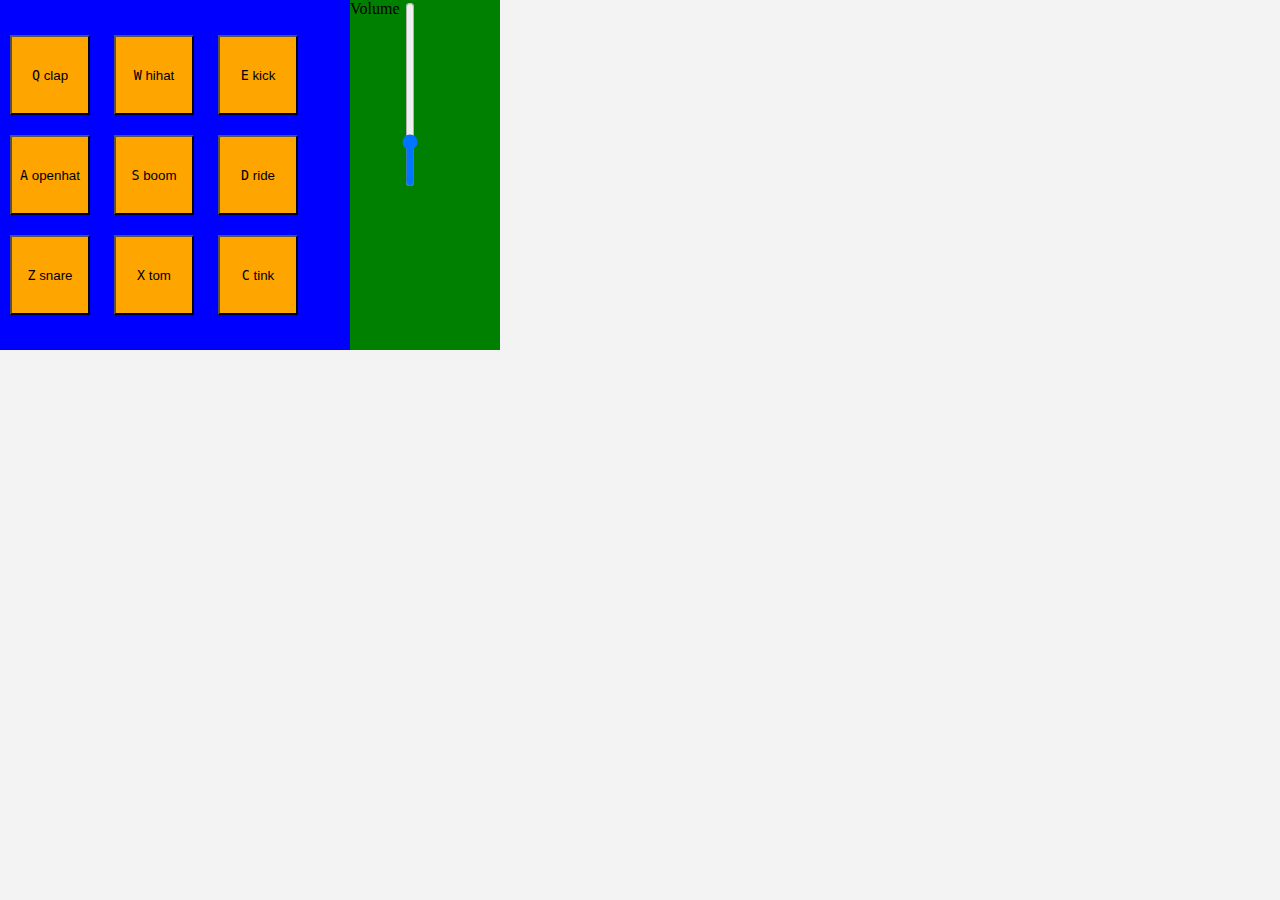
==== index2.html @ 6fb83ebc "add basic styling" ====
<!DOCTYPE html>
<html lang="en">
<head>
	<meta charset="UTF-8">
	<title>JS powered synth pad</title>
	<!-- core CSS file -->
	<link rel="stylesheet" href="assets/css/style.css">
</head>
<body>

	<div id="wrapper">

		<section id="pads">

			<div class="row"> <!-- first row -->

				<button id="pad1" data-sound="assets/sounds/clap.wav" data-key="113">
					<kbd>Q</kbd>
					<span class="sound">clap</span>
				</button>

				<button id="pad2" data-sound="assets/sounds/hihat.wav" data-key="119">
					<kbd>W</kbd>
					<span class="sound">hihat</span>
				</button>

				<button id="pad3" data-sound="assets/sounds/kick.wav" data-key="101">
					<kbd>E</kbd>
					<span class="sound">kick</span>
				</button>

			</div> <!-- end first row -->

			<div class="row"> <!-- second row -->

				<button id="pad4" data-sound="assets/sounds/openhat.wav" data-key="97">
					<kbd>A</kbd>
					<span class="sound">openhat</span>
				</button>

				<button id="pad5" data-sound="assets/sounds/boom.wav" data-key="115">
					<kbd>S</kbd>
					<span class="sound">boom</span>
				</button>

				<button id="pad6" data-sound="assets/sounds/ride.wav" data-key="100">
					<kbd>D</kbd>
					<span class="sound">ride</span>
				</button>

			</div> <!-- end second row -->

			<div class="row"> <!-- third row -->

				<button id="pad7" data-sound="assets/sounds/snare.wav" data-key="122">
					<kbd>Z</kbd>
					<span class="sound">snare</span>
				</button>

				<button id="pad8" data-sound="assets/sounds/tom.wav" data-key="120">
					<kbd>X</kbd>
					<span class="sound">tom</span>
				</button>

				<button id="pad9" data-sound="assets/sounds/tink.wav" data-key="99">
					<kbd>C</kbd>
					<span class="sound">tink</span>
				</button>

			</div>	<!-- end third row -->

		</section>	<!-- end #pads -->



		<section id="volume-control">
			<label for="volume">Volume</label>
			<input type="range" min="0" max="5" step="0.1" value="1" data-control="gain" name="volume">
		</section> <!-- end #volume-control -->

		</div> <!-- end #wrapper -->





	<!-- core JS file -->
	<script src="assets/js/app.js"></script>
	<!-- jQuery snippet via Google Developers -->
	<script src="https://ajax.googleapis.com/ajax/libs/jquery/3.2.1/jquery.min.js"></script>
</body>
</html>
---- assets/css/style.css ----
html, body {
    margin: 0;
    background: #f3f3f3;

}

#wrapper {
    overflow: hidden;
    margin: 0 auto;

}

section {
    height: 350px;
}

#pads {
    background: blue; 

    width: 350px;

    float: left;

    display: inline-flex;
/*    display: -webkit-box;
    display: -moz-box;
    display: -ms-flexbox;
    display: -o-flexbox;
    display: -webkit-flex;*/

    align-items: center;
    justify-content: center;
    flex-flow: column wrap;
    align-content: flex-start;
}

button {
    background: orange;
    margin: 10px;
    width: 80px;
    height: 80px;
}

#volume-control {
    background: green;
    margin: 0 auto;
    display: inline-flex;

    width: 150px;
    float: left;
}

#volume-control input {
    writing-mode: bt-lr; /* IE */
    -webkit-appearance: slider-vertical; /* WebKit */
    width: 8px;
    height: 175px;
    padding: 5px;
    justify-content: flex-end;
}
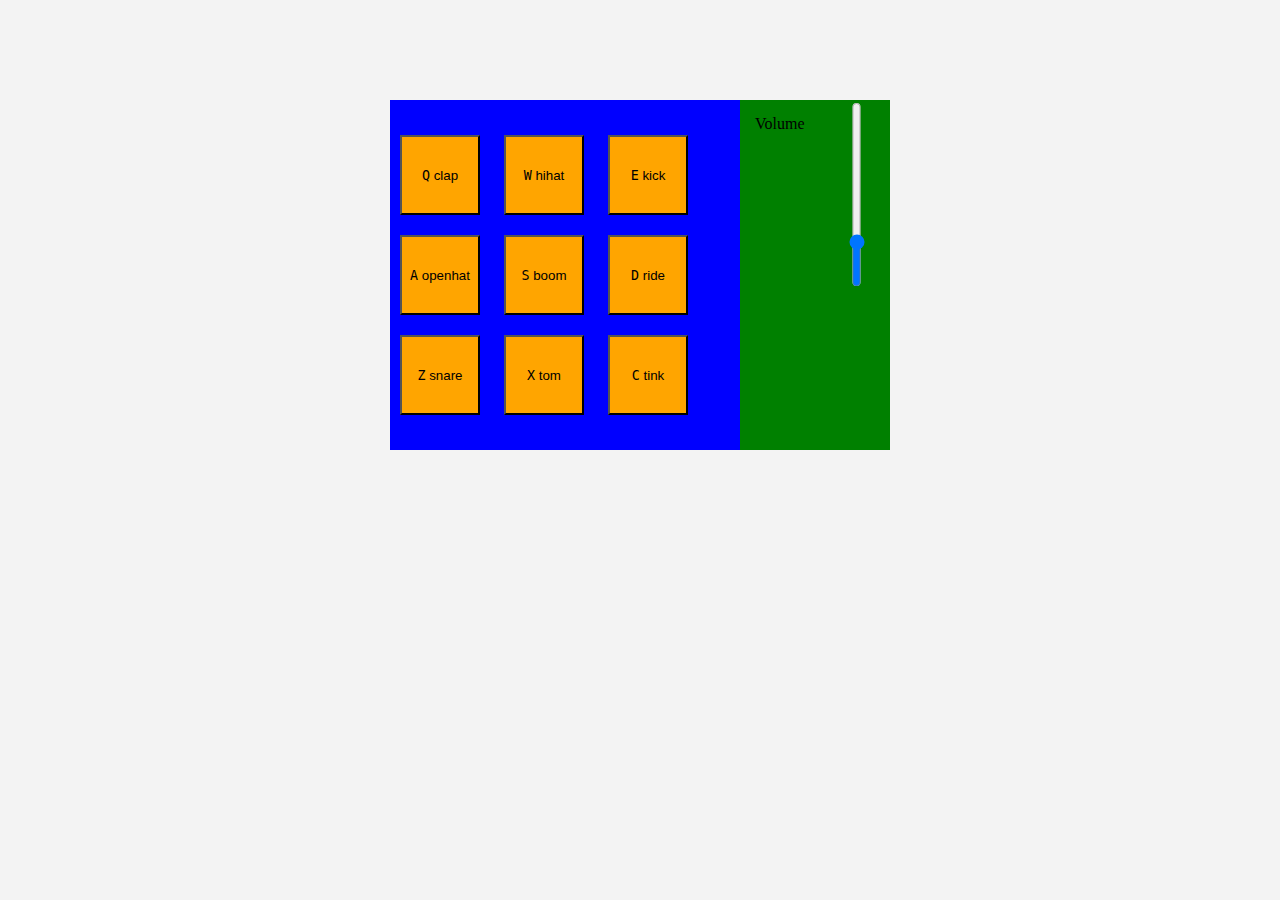
==== commit e21eca1d: "add html5 audio elements and playSound function WIP" ====
--- a/index2.html
+++ b/index2.html
@@ -7,6 +7,7 @@
 	<link rel="stylesheet" href="assets/css/style.css">
 </head>
 <body>
+
 
 	<div id="wrapper">
 
@@ -80,6 +81,15 @@
 
 		</div> <!-- end #wrapper -->
 
+  <audio data-key="113" src="sounds/clap.wav"></audio>
+  <audio data-key="119" src="sounds/hihat.wav"></audio>
+  <audio data-key="101" src="sounds/kick.wav"></audio>
+  <audio data-key="97" src="sounds/openhat.wav"></audio>
+  <audio data-key="115" src="sounds/boom.wav"></audio>
+  <audio data-key="100" src="sounds/ride.wav"></audio>
+  <audio data-key="122" src="sounds/snare.wav"></audio>
+  <audio data-key="120" src="sounds/tom.wav"></audio>
+  <audio data-key="99" src="sounds/tink.wav"></audio>
 
 
 
--- a/assets/css/style.css
+++ b/assets/css/style.css
@@ -1,12 +1,14 @@
 html, body {
     margin: 0;
     background: #f3f3f3;
+    box-sizing: border-box;
 
 }
 
 #wrapper {
     overflow: hidden;
-    margin: 0 auto;
+    margin: 100px auto;
+    width: 500px;
 
 }
 
@@ -22,11 +24,6 @@
     float: left;
 
     display: inline-flex;
-/*    display: -webkit-box;
-    display: -moz-box;
-    display: -ms-flexbox;
-    display: -o-flexbox;
-    display: -webkit-flex;*/
 
     align-items: center;
     justify-content: center;
@@ -50,11 +47,22 @@
     float: left;
 }
 
+#volume-control label {
+
+    width: 100%;
+    height: 20px;
+
+    margin: 10px;
+    padding: 5px;
+
+}
+
 #volume-control input {
+
     writing-mode: bt-lr; /* IE */
     -webkit-appearance: slider-vertical; /* WebKit */
-    width: 8px;
+    width: 100%;
     height: 175px;
     padding: 5px;
-    justify-content: flex-end;
+
 }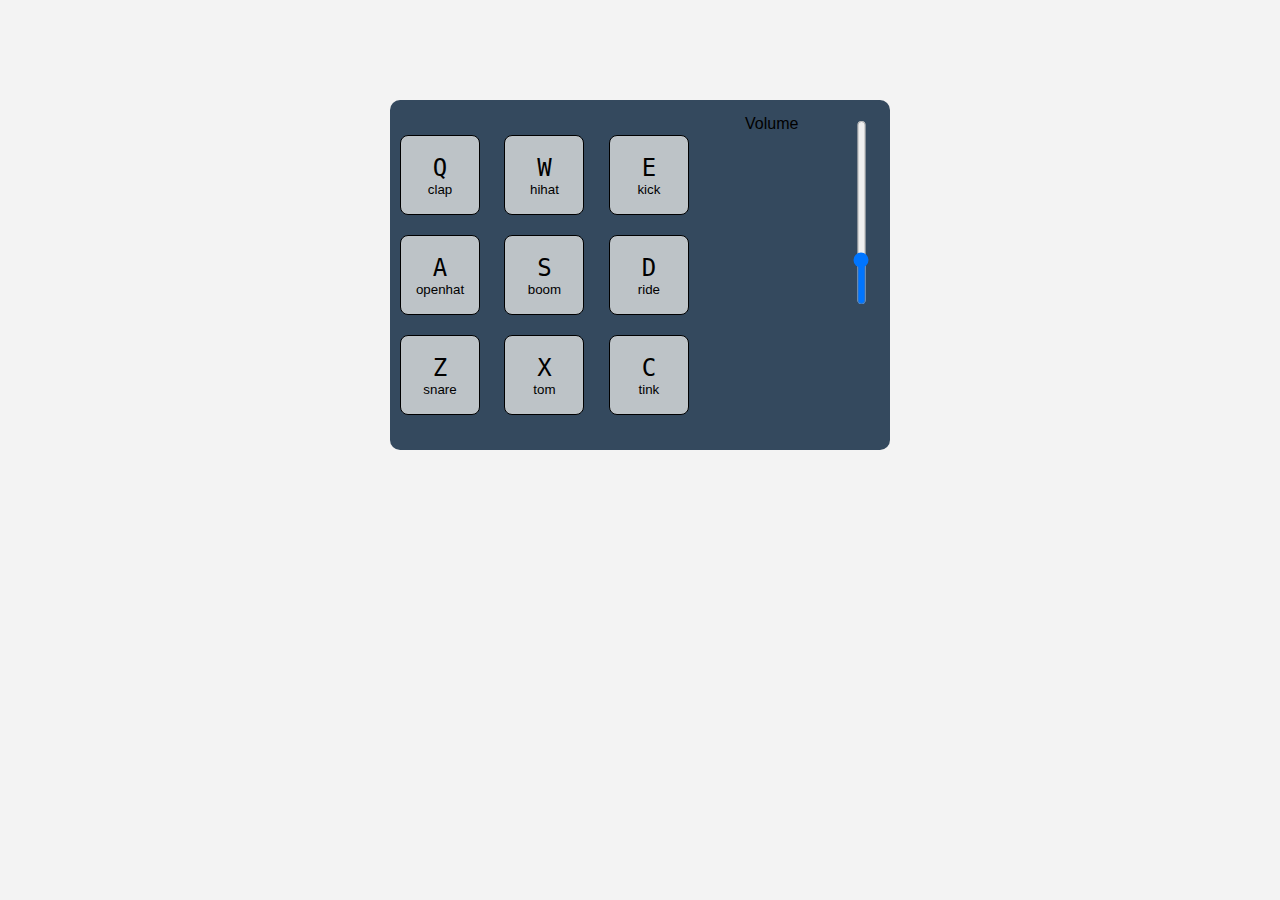
==== commit 3a921533: "add button styling and :active effects" ====
--- a/index2.html
+++ b/index2.html
@@ -76,27 +76,28 @@
 
 		<section id="volume-control">
 			<label for="volume">Volume</label>
-			<input type="range" min="0" max="5" step="0.1" value="1" data-control="gain" name="volume">
-		</section> <!-- end #volume-control -->
+			<div class="volume-control">
+				<input type="range" min="0" max="5" step="0.1" value="1" data-control="gain" name="volume"></div>
+			</section> <!-- end #volume-control -->
 
 		</div> <!-- end #wrapper -->
 
-  <audio data-key="113" src="sounds/clap.wav"></audio>
-  <audio data-key="119" src="sounds/hihat.wav"></audio>
-  <audio data-key="101" src="sounds/kick.wav"></audio>
-  <audio data-key="97" src="sounds/openhat.wav"></audio>
-  <audio data-key="115" src="sounds/boom.wav"></audio>
-  <audio data-key="100" src="sounds/ride.wav"></audio>
-  <audio data-key="122" src="sounds/snare.wav"></audio>
-  <audio data-key="120" src="sounds/tom.wav"></audio>
-  <audio data-key="99" src="sounds/tink.wav"></audio>
+		<audio data-key="113" src="sounds/clap.wav"></audio>
+		<audio data-key="119" src="sounds/hihat.wav"></audio>
+		<audio data-key="101" src="sounds/kick.wav"></audio>
+		<audio data-key="97" src="sounds/openhat.wav"></audio>
+		<audio data-key="115" src="sounds/boom.wav"></audio>
+		<audio data-key="100" src="sounds/ride.wav"></audio>
+		<audio data-key="122" src="sounds/snare.wav"></audio>
+		<audio data-key="120" src="sounds/tom.wav"></audio>
+		<audio data-key="99" src="sounds/tink.wav"></audio>
 
 
 
 
-	<!-- core JS file -->
-	<script src="assets/js/app.js"></script>
-	<!-- jQuery snippet via Google Developers -->
-	<script src="https://ajax.googleapis.com/ajax/libs/jquery/3.2.1/jquery.min.js"></script>
-</body>
-</html>+		<!-- core JS file -->
+		<script src="assets/js/app.js"></script>
+		<!-- jQuery snippet via Google Developers -->
+		<script src="https://ajax.googleapis.com/ajax/libs/jquery/3.2.1/jquery.min.js"></script>
+	</body>
+	</html>--- a/assets/css/style.css
+++ b/assets/css/style.css
@@ -2,6 +2,7 @@
     margin: 0;
     background: #f3f3f3;
     box-sizing: border-box;
+    font-family: sans-serif;
 
 }
 
@@ -14,12 +15,16 @@
 
 section {
     height: 350px;
+    background: #34495e;
 }
 
 #pads {
-    background: blue; 
+    /*background: blue; */
 
     width: 350px;
+
+    border-top-left-radius: 10px;
+    border-bottom-left-radius: 10px;
 
     float: left;
 
@@ -32,14 +37,37 @@
 }
 
 button {
-    background: orange;
+
+    background: #bdc3c7;
+    border: 1px solid black;
+    border-radius: 8px;
+    
     margin: 10px;
+    padding: 5px;
+
     width: 80px;
     height: 80px;
+
+    outline: none;
+    transition: all .07s ease;
+}
+
+button:active {
+    background: #f1c40f;
+}
+
+button kbd {
+    display: block;
+    margin: 0 auto;
+    font-size: 24px;
 }
 
 #volume-control {
-    background: green;
+    /*background: green;*/
+
+    border-top-right-radius: 10px;
+    border-bottom-right-radius: 10px;
+
     margin: 0 auto;
     display: inline-flex;
 
@@ -49,20 +77,21 @@
 
 #volume-control label {
 
+    display: block;
     width: 100%;
     height: 20px;
 
-    margin: 10px;
+    margin: 10px auto;
     padding: 5px;
 
 }
 
 #volume-control input {
-
+    display: block;
     writing-mode: bt-lr; /* IE */
     -webkit-appearance: slider-vertical; /* WebKit */
     width: 100%;
     height: 175px;
+    margin: 20px auto;
     padding: 5px;
-
 }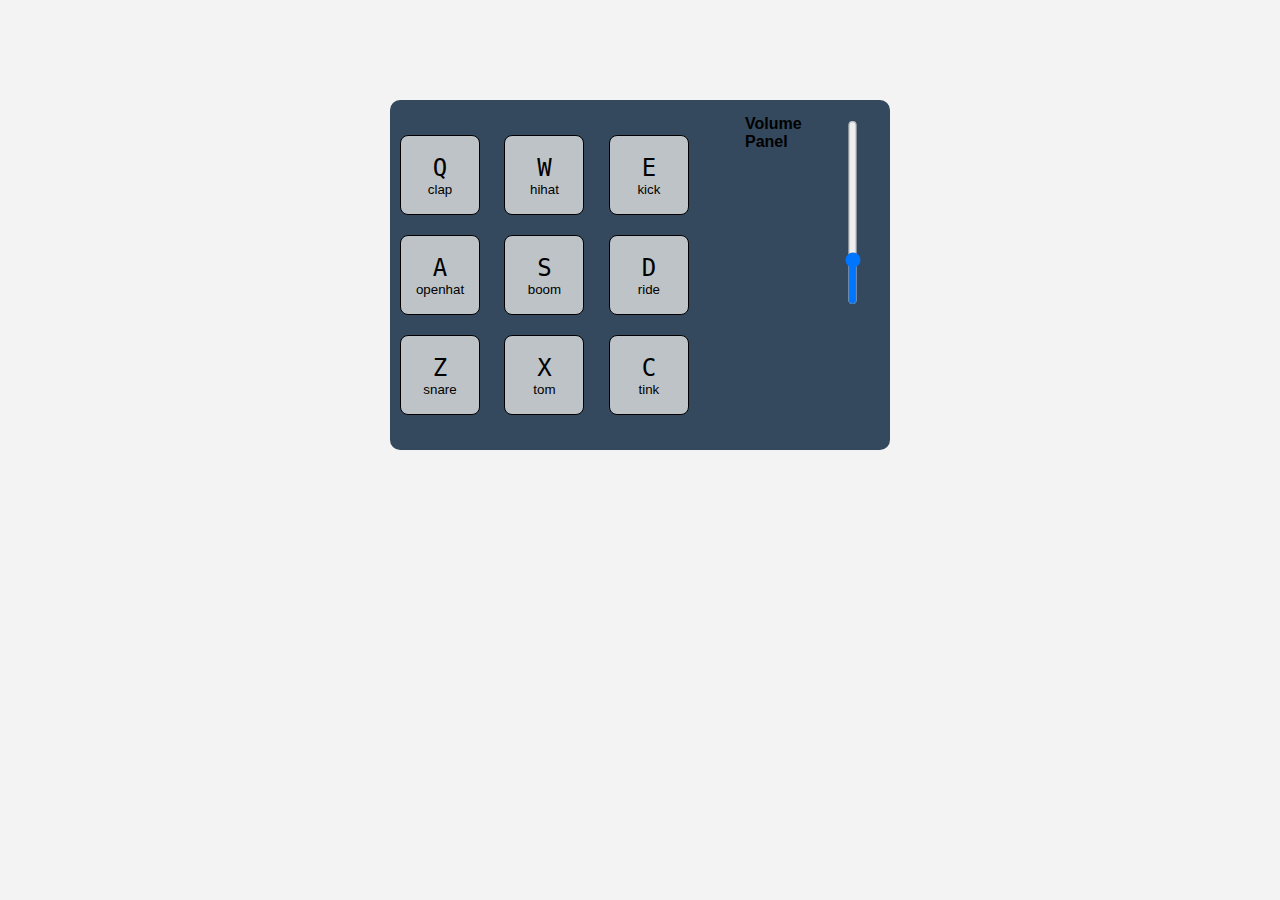
==== commit 0884610b: "label input changes" ====
--- a/index2.html
+++ b/index2.html
@@ -75,12 +75,14 @@
 
 
 		<section id="volume-control">
-			<label for="volume">Volume</label>
-			<div class="volume-control">
-				<input type="range" min="0" max="5" step="0.1" value="1" data-control="gain" name="volume"></div>
-			</section> <!-- end #volume-control -->
+			<h4>Volume Panel</h4>
+			<input type="range" min="0" max="5" step="0.1" value="1" data-control="gain" name="volume" />
+<!-- 			<label for="volume">Volume</label> -->
+<!-- 			<div class="volume-control">
+				<input type="range" min="0" max="5" step="0.1" value="1" data-control="gain" name="volume"></div> -->
+		</section> <!-- end #volume-control -->
 
-		</div> <!-- end #wrapper -->
+	</div> <!-- end #wrapper -->
 
 		<audio data-key="113" src="sounds/clap.wav"></audio>
 		<audio data-key="119" src="sounds/hihat.wav"></audio>
--- a/assets/css/style.css
+++ b/assets/css/style.css
@@ -4,6 +4,10 @@
     box-sizing: border-box;
     font-family: sans-serif;
 
+}
+
+input, label {
+    display: block;
 }
 
 #wrapper {
@@ -75,7 +79,7 @@
     float: left;
 }
 
-#volume-control label {
+#volume-control h4 {
 
     display: block;
     width: 100%;
@@ -94,4 +98,6 @@
     height: 175px;
     margin: 20px auto;
     padding: 5px;
+    float: left;
+    clear: both;
 }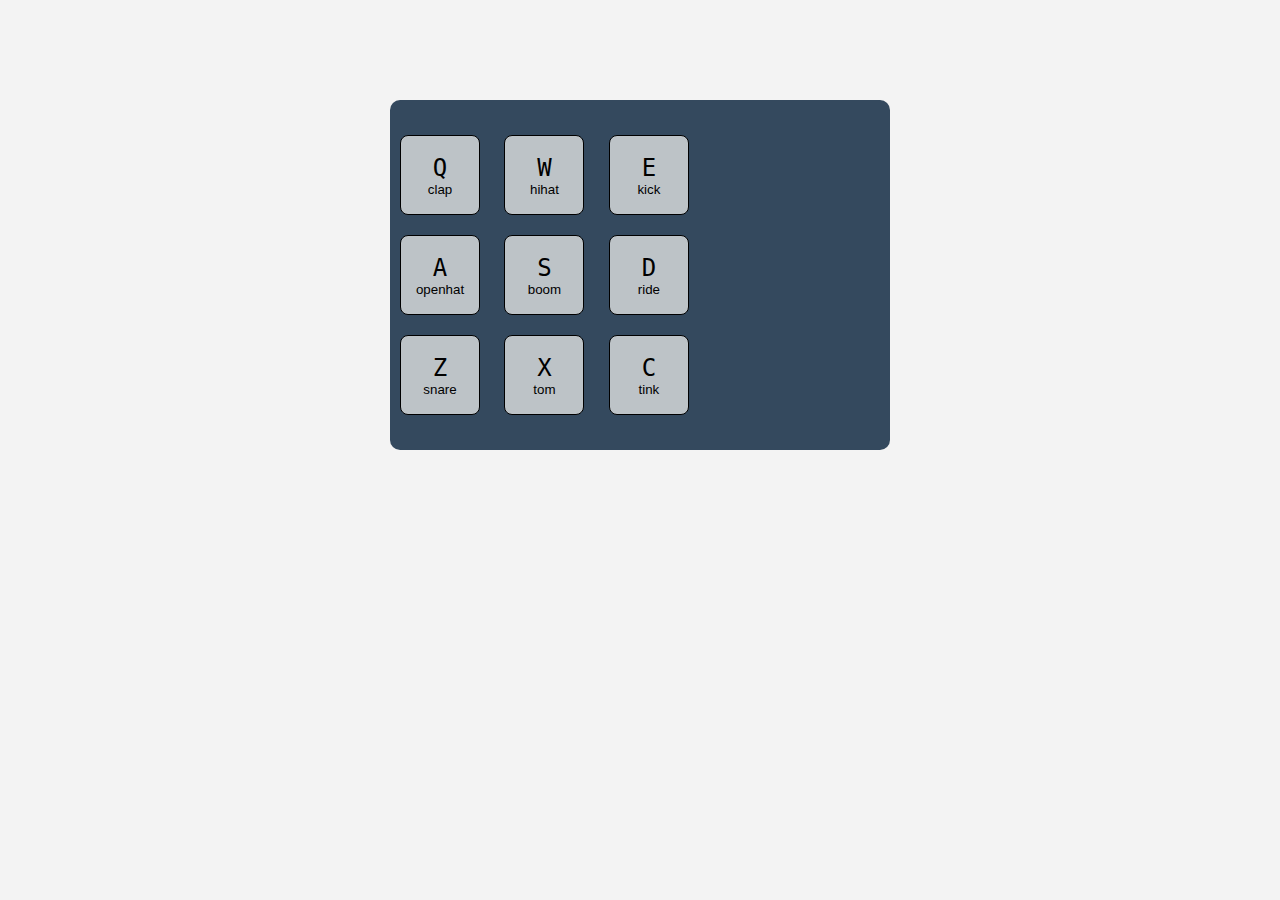
==== commit 5e6f5ef4: "add button styling" ====
--- a/index2.html
+++ b/index2.html
@@ -75,31 +75,28 @@
 
 
 		<section id="volume-control">
-			<h4>Volume Panel</h4>
-			<input type="range" min="0" max="5" step="0.1" value="1" data-control="gain" name="volume" />
-<!-- 			<label for="volume">Volume</label> -->
-<!-- 			<div class="volume-control">
-				<input type="range" min="0" max="5" step="0.1" value="1" data-control="gain" name="volume"></div> -->
+
+
 		</section> <!-- end #volume-control -->
 
 	</div> <!-- end #wrapper -->
 
-		<audio data-key="113" src="sounds/clap.wav"></audio>
-		<audio data-key="119" src="sounds/hihat.wav"></audio>
-		<audio data-key="101" src="sounds/kick.wav"></audio>
-		<audio data-key="97" src="sounds/openhat.wav"></audio>
-		<audio data-key="115" src="sounds/boom.wav"></audio>
-		<audio data-key="100" src="sounds/ride.wav"></audio>
-		<audio data-key="122" src="sounds/snare.wav"></audio>
-		<audio data-key="120" src="sounds/tom.wav"></audio>
-		<audio data-key="99" src="sounds/tink.wav"></audio>
+	<audio data-key="113" src="assets/sounds/clap.wav"></audio>
+	<audio data-key="119" src="assets/sounds/hihat.wav"></audio>
+	<audio data-key="101" src="assets/sounds/kick.wav"></audio>
+	<audio data-key="97" src="assets/sounds/openhat.wav"></audio>
+	<audio data-key="115" src="assets/sounds/boom.wav"></audio>
+	<audio data-key="100" src="assets/sounds/ride.wav"></audio>
+	<audio data-key="122" src="assets/sounds/snare.wav"></audio>
+	<audio data-key="120" src="assets/sounds/tom.wav"></audio>
+	<audio data-key="99" src="assets/sounds/tink.wav"></audio>
 
 
 
 
-		<!-- core JS file -->
-		<script src="assets/js/app.js"></script>
-		<!-- jQuery snippet via Google Developers -->
-		<script src="https://ajax.googleapis.com/ajax/libs/jquery/3.2.1/jquery.min.js"></script>
-	</body>
-	</html>+	<!-- core JS file -->
+	<script src="assets/js/app.js"></script>
+	<!-- jQuery snippet via Google Developers -->
+	<script src="https://ajax.googleapis.com/ajax/libs/jquery/3.2.1/jquery.min.js"></script>
+</body>
+</html>--- a/assets/css/style.css
+++ b/assets/css/style.css
@@ -73,7 +73,9 @@
     border-bottom-right-radius: 10px;
 
     margin: 0 auto;
-    display: inline-flex;
+    display: flex;
+    align-content: center;
+    justify-content: flex-start;
 
     width: 150px;
     float: left;
@@ -81,21 +83,27 @@
 
 #volume-control h4 {
 
+    background: red;
+
     display: block;
     width: 100%;
-    height: 20px;
+    height: 40px;
+    float: left;
 
     margin: 10px auto;
     padding: 5px;
 
 }
 
+
 #volume-control input {
+
+
     display: block;
     writing-mode: bt-lr; /* IE */
     -webkit-appearance: slider-vertical; /* WebKit */
-    width: 100%;
-    height: 175px;
+    width: 150px;
+    min-height: 250px;
     margin: 20px auto;
     padding: 5px;
     float: left;
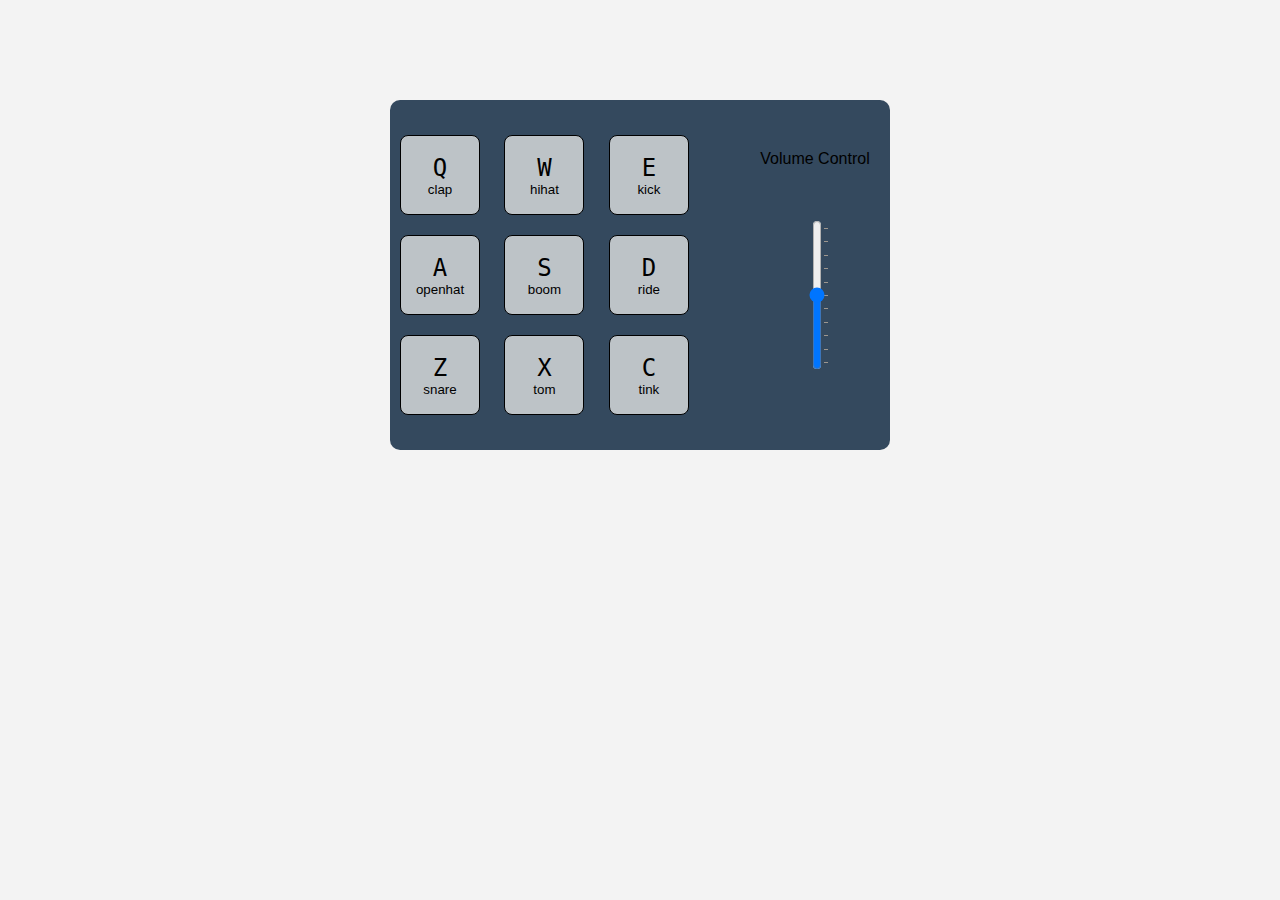
==== commit 7f7bf39d: "style vertical slider" ====
--- a/index2.html
+++ b/index2.html
@@ -75,9 +75,31 @@
 
 
 		<section id="volume-control">
+			<label for="volume">Volume Control</label>
+			<div class="slider-wrapper">
+				<input type="range" min="0" max="10" step="0.1" list="tickmarks" />
+				<datalist id="tickmarks">
+					<option value="0" label="0" />
+					<option value="1" />
+					<option value="2" />
+					<option value="3" />
+					<option value="4" />
+					<option value="5" label="5" />
+					<option value="6" />
+					<option value="7" />
+					<option value="8" />
+					<option value="9" />
+					<option value="10" label="10" />
+				</datalist>
+			</div>
+
+		</section> <!-- end #volume-control -->
 
 
-		</section> <!-- end #volume-control -->
+
+
+
+
 
 	</div> <!-- end #wrapper -->
 
--- a/assets/css/style.css
+++ b/assets/css/style.css
@@ -67,45 +67,42 @@
 }
 
 #volume-control {
-    /*background: green;*/
+
 
     border-top-right-radius: 10px;
     border-bottom-right-radius: 10px;
 
     margin: 0 auto;
-    display: flex;
-    align-content: center;
-    justify-content: flex-start;
+
 
     width: 150px;
     float: left;
 }
 
-#volume-control h4 {
+#volume-control label {
+    display: block;
+    margin: 0 auto;
+    padding: 50px 0px;
+    font-size: 16px;
+    text-align: center;
+}
 
-    background: red;
-
-    display: block;
-    width: 100%;
-    height: 40px;
-    float: left;
-
-    margin: 10px auto;
-    padding: 5px;
+.slider-wrapper {
+/*  display: inline-block;*/
+  width: 20px;
+  height: 150px;
+  padding: 0;
+  margin: 0 auto;
 
 }
 
-
-#volume-control input {
+.slider-wrapper input {
+  width: 150px;
+  height: 20px;
+  transform-origin: 75px 75px;
+  transform: rotate(-90deg);
+  padding: 0px;
 
 
-    display: block;
-    writing-mode: bt-lr; /* IE */
-    -webkit-appearance: slider-vertical; /* WebKit */
-    width: 150px;
-    min-height: 250px;
-    margin: 20px auto;
-    padding: 5px;
-    float: left;
-    clear: both;
-}+}
+
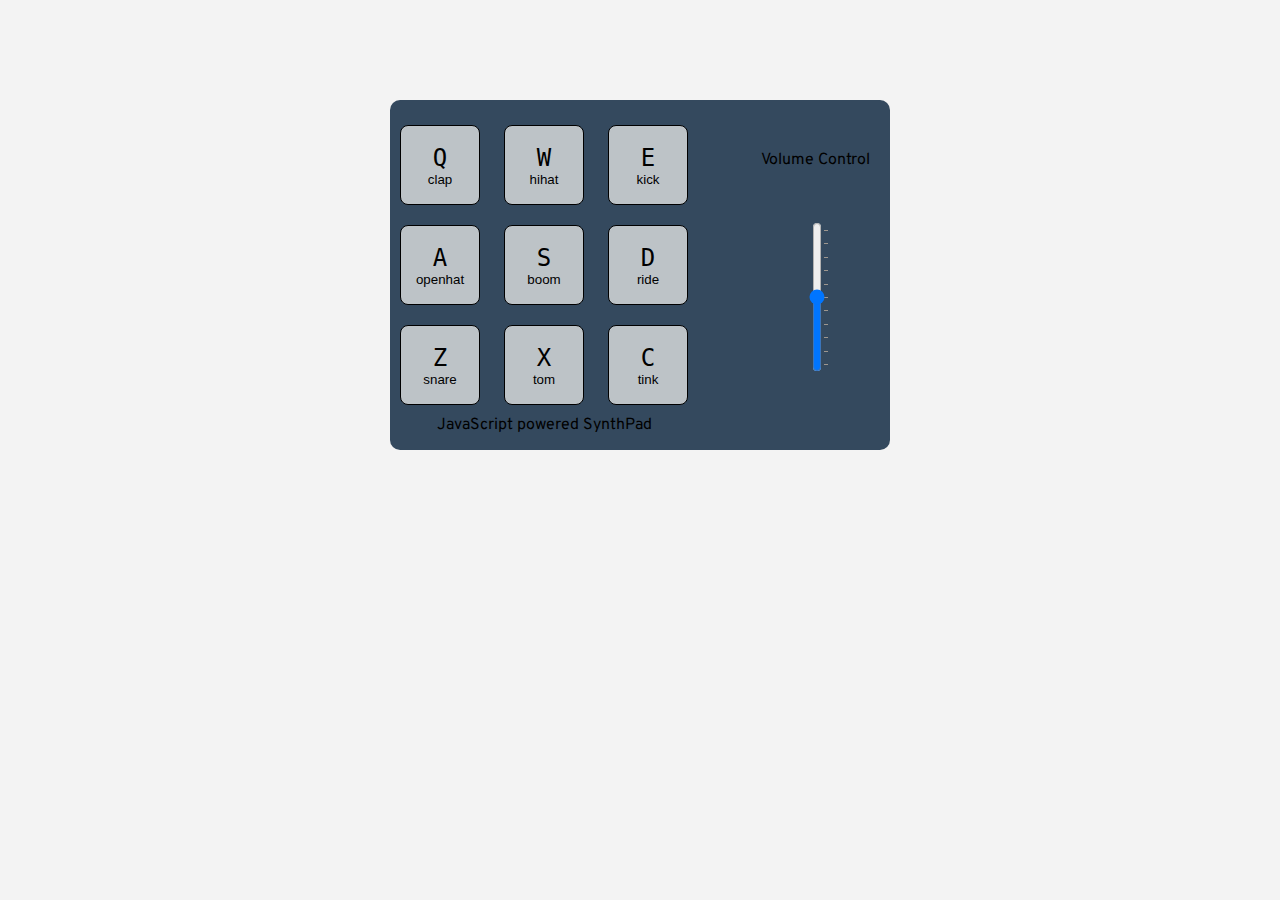
==== commit 8d4b1911: "add footer" ====
--- a/index2.html
+++ b/index2.html
@@ -5,6 +5,8 @@
 	<title>JS powered synth pad</title>
 	<!-- core CSS file -->
 	<link rel="stylesheet" href="assets/css/style.css">
+	<!-- Google Fonts -->
+	<link href="https://fonts.googleapis.com/css?family=Overpass" rel="stylesheet">
 </head>
 <body>
 
@@ -70,6 +72,8 @@
 
 			</div>	<!-- end third row -->
 
+			<div class="footer">JavaScript powered SynthPad</div>
+
 		</section>	<!-- end #pads -->
 
 
@@ -92,7 +96,8 @@
 					<option value="10" label="10" />
 				</datalist>
 			</div>
-
+			
+			
 		</section> <!-- end #volume-control -->
 
 
--- a/assets/css/style.css
+++ b/assets/css/style.css
@@ -2,7 +2,7 @@
     margin: 0;
     background: #f3f3f3;
     box-sizing: border-box;
-    font-family: sans-serif;
+    font-family: "Overpass", sans-serif;
 
 }
 
@@ -72,6 +72,8 @@
     border-top-right-radius: 10px;
     border-bottom-right-radius: 10px;
 
+
+
     margin: 0 auto;
 
 
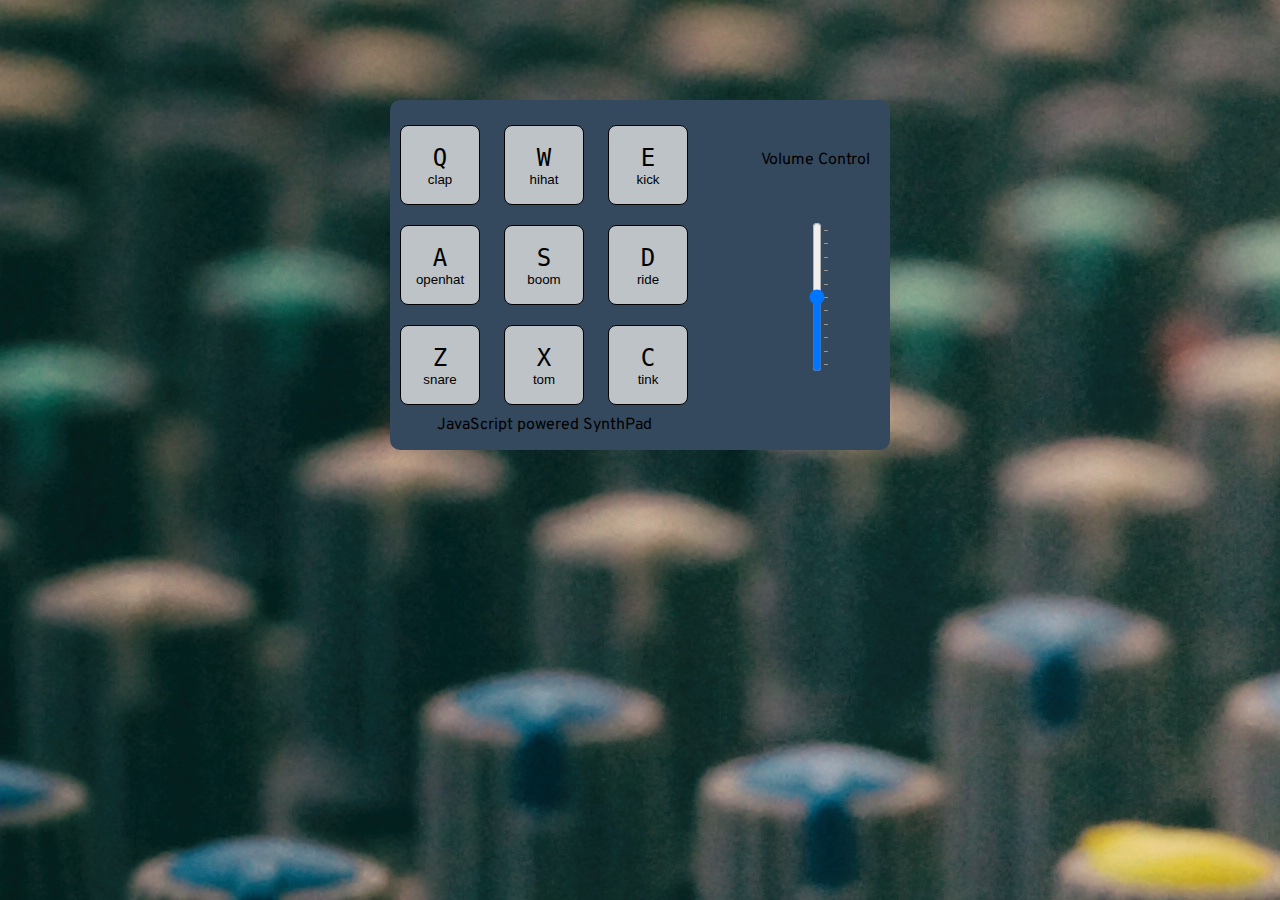
==== commit c94e5dc8: "add background photo, fix js snippets'" ====
--- a/index2.html
+++ b/index2.html
@@ -17,7 +17,7 @@
 
 			<div class="row"> <!-- first row -->
 
-				<button id="pad1" data-sound="assets/sounds/clap.wav" data-key="113">
+				<button id="pad1" data-sound="assets/sounds/clap.wav" data-key="81">
 					<kbd>Q</kbd>
 					<span class="sound">clap</span>
 				</button>
@@ -97,7 +97,7 @@
 				</datalist>
 			</div>
 			
-			
+
 		</section> <!-- end #volume-control -->
 
 
@@ -108,7 +108,7 @@
 
 	</div> <!-- end #wrapper -->
 
-	<audio data-key="113" src="assets/sounds/clap.wav"></audio>
+	<audio data-key="81" src="assets/sounds/clap.wav"></audio>
 	<audio data-key="119" src="assets/sounds/hihat.wav"></audio>
 	<audio data-key="101" src="assets/sounds/kick.wav"></audio>
 	<audio data-key="97" src="assets/sounds/openhat.wav"></audio>
@@ -125,5 +125,40 @@
 	<script src="assets/js/app.js"></script>
 	<!-- jQuery snippet via Google Developers -->
 	<script src="https://ajax.googleapis.com/ajax/libs/jquery/3.2.1/jquery.min.js"></script>
+	<script>
+
+		function playAudio(e) {
+			var audio = document.querySelector("audio[data-key='${e.keyCode}']");
+			var pad = document.querySelectorAll("button[data-key='${e.keyCode}']");
+
+			if ( !audio ) return;
+
+			audio.currentTime = 0;
+			audio.play();
+		}
+
+
+
+  // function removeTransition(e) {
+  //   if (e.propertyName !== 'transform') return;
+  //   e.target.classList.remove('playing');
+  // }
+
+  // function playSound(e) {
+  //   const audio = document.querySelector(`audio[data-key="${e.keyCode}"]`);
+  //   const key = document.querySelector(`div[data-key="${e.keyCode}"]`);
+  //   if (!audio) return;
+
+  //   key.classList.add('playing');
+  //   audio.currentTime = 0;
+  //   audio.play();
+  // }
+
+  // const keys = Array.from(document.querySelectorAll('.key'));
+  // keys.forEach(key => key.addEventListener('transitionend', removeTransition));
+  // window.addEventListener('keydown', playSound);
+
+
+	</script>
 </body>
 </html>--- a/assets/css/style.css
+++ b/assets/css/style.css
@@ -1,10 +1,15 @@
 html, body {
     margin: 0;
-    background: #f3f3f3;
     box-sizing: border-box;
     font-family: "Overpass", sans-serif;
 
 }
+
+body {
+    background: url("images/background.jpg");
+    width: 100vw;
+}
+
 
 input, label {
     display: block;
